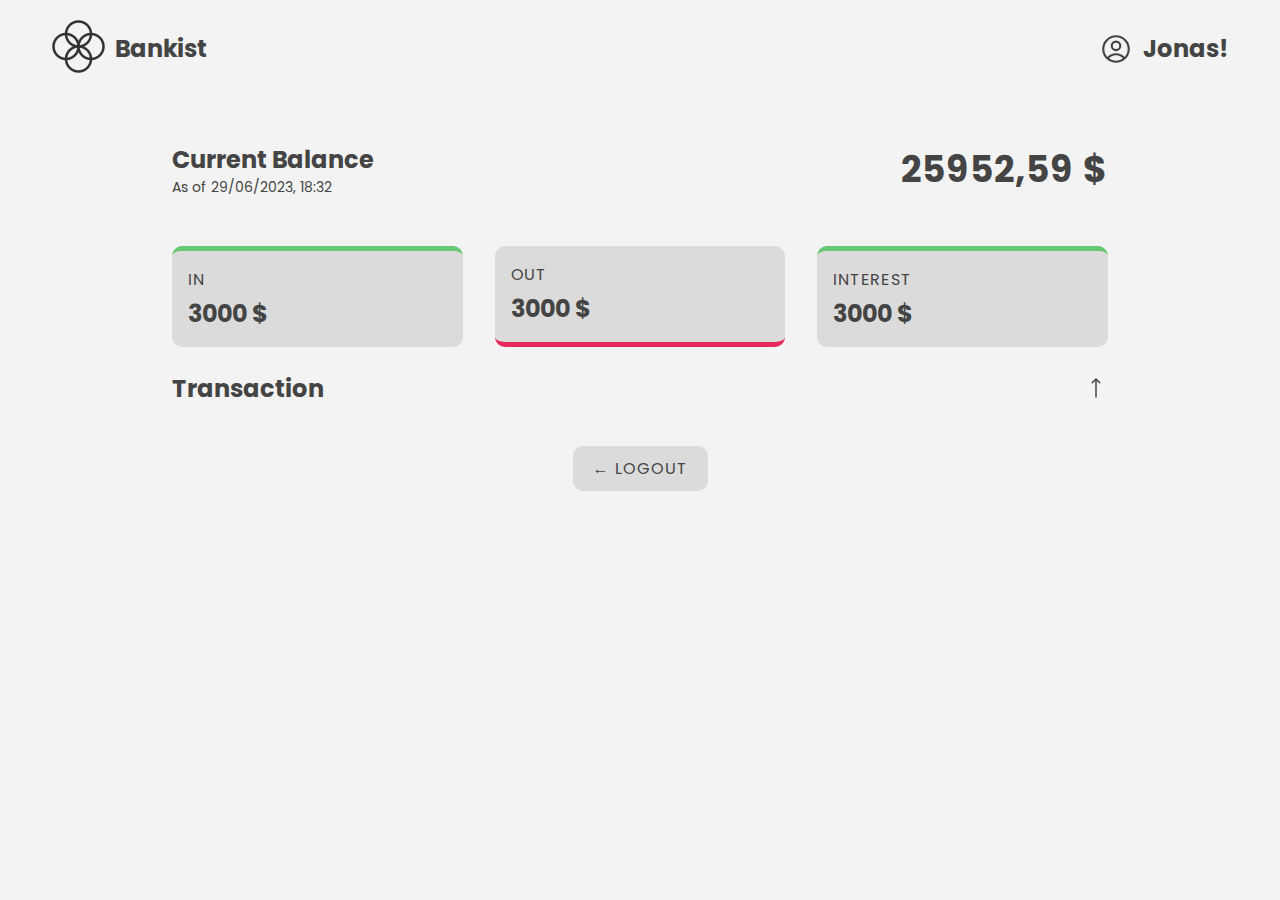
==== layout.html @ 1cf6fd81 "Summary Cards" ====
<!DOCTYPE html>
<html lang="en">
  <head>
    <meta charset="UTF-8" />
    <meta http-equiv="X-UA-Compatible" content="IE=edge" />
    <meta name="viewport" content="width=device-width, initial-scale=1.0" />
    <title>Bankist</title>
    <link rel="stylesheet" href="./general.css" />
    <link rel="stylesheet" href="./layout.css" />

    <link rel="preconnect" href="https://fonts.googleapis.com" />
    <link rel="preconnect" href="https://fonts.gstatic.com" crossorigin />
    <link
      href="https://fonts.googleapis.com/css2?family=Poppins:wght@400;600&display=swap"
      rel="stylesheet"
    />
  </head>
  <body>
    <header class="flex-space">
      <div class="flex-center gap1">
        <div><img src="./logo.png" class="logo" /></div>
        <h2 class="header-text">Bankist</h2>
      </div>
      <div class="flex-center gap1">
        <svg
          xmlns="http://www.w3.org/2000/svg"
          fill="none"
          viewBox="0 0 24 24"
          stroke-width="1.5"
          stroke="currentColor"
          class="user-icon"
        >
          <path
            stroke-linecap="round"
            stroke-linejoin="round"
            d="M17.982 18.725A7.488 7.488 0 0012 15.75a7.488 7.488 0 00-5.982 2.975m11.963 0a9 9 0 10-11.963 0m11.963 0A8.966 8.966 0 0112 21a8.966 8.966 0 01-5.982-2.275M15 9.75a3 3 0 11-6 0 3 3 0 016 0z"
          />
        </svg>
        <h2 class="header-text">Jonas!</h2>
      </div>
    </header>
    <main>
      <div class="balance-information flex-space">
        <div>
          <h2 class="secondary-heading">Current Balance</h2>
          <p class="date">As of 29/06/2023, 18:32</p>
        </div>
        <h1 class="balance-amount">25952,59&nbsp;$</h1>
      </div>
      <div class="analysis">
        <div class="card card-positive">
          <p class="card-title">IN</p>
          <h3 class="deposit-total-card card-amount">3000&nbsp;$</h3>
        </div>
        <div class="card card-negative">
          <p class="card-title">Out</p>
          <h3 class="withdraw-total-card card-amount">3000&nbsp;$</h3>
        </div>
        <div class="card card-positive">
          <p class="card-title">Interest</p>
          <h3 class="interest-total-card card-amount">3000&nbsp;$</h3>
        </div>
      </div>
      <div class="table-navigator flex-space">
        <h3 class="card-amount">Transaction</h3>
        <svg
          xmlns="http://www.w3.org/2000/svg"
          fill="none"
          viewBox="0 0 24 24"
          stroke-width="1.5"
          stroke="currentColor"
          class="sort-icon"
        >
          <path
            stroke-linecap="round"
            stroke-linejoin="round"
            d="M8.25 6.75L12 3m0 0l3.75 3.75M12 3v18"
          />
        </svg>
      </div>
      <div class="transactions"></div>
      <footer>
        <a href="/" class="logout-btn"> &larr;&nbsp;Logout</a>
      </footer>
    </main>
    <script src="./layout.js" />
  </body>
</html>
---- general.css ----
* {
  margin: 0;
  padding: 0;
  box-sizing: border-box;
}

html {
  font-size: 62.5%;
}

.flex-center {
  display: flex;
  align-items: center;
  justify-content: center;
}

.flex-space {
  display: flex;
  align-items: center;
  justify-content: space-between;
}

.gap1 {
  gap: 1rem;
}
---- layout.css ----
body {
  font-family: "Poppins", sans-serif;
  color: #444;
  background-color: #f3f3f3;
  height: 100vh;
  padding: 2rem;
}

header {
  padding: 0rem 3.2rem;
}

.header-text {
  font-size: 2.4rem;
}

.logo {
  height: 5.25rem;
}

.user-icon {
  width: 3.4rem;
  height: 3.4rem;
}

/*Main Section*/

main {
  max-width: 100rem;
  margin: 6.4rem auto;
  padding: 0 3.2rem;
}

.balance-information {
  margin-bottom: 4.8rem;
}

.secondary-heading {
  font-size: 2.4rem;
}

.date {
  font-size: 1.4rem;
  color: #444;
}

.balance-amount {
  font-size: 3.6rem;
  letter-spacing: 1px;
}
/* Analysis Section */
.analysis {
  display: grid;
  grid-template-columns: repeat(3, 1fr);
  gap: 3.2rem;
  margin-bottom: 2.4rem;
}

.card {
  padding: 1.6rem;
  border-radius: 10px;
  background-color: #dbdbdb;
}

.card-title {
  font-size: 1.6rem;
  margin-bottom: 0.4rem;
  text-transform: uppercase;
  letter-spacing: 0.75px;
}

.card-amount {
  font-size: 2.4rem;
}

.card-positive {
  border-top: 5px solid #66c873;
}
.card-negative {
  border-bottom: 5px solid #e52a5a;
}

/*Transactions*/

.table-navigator {
  margin-bottom: 2.4rem;
  text-align: center;
}

.sort-icon {
  width: 2.4rem;
  height: 2.4rem;
}
.transactions {
  background-color: #f9f9f9;
  max-height: 40rem;
  overflow-y: auto;
  display: flex;
  flex-direction: column;
  border-radius: 10px;
  margin-bottom: 1.6rem;
}

.transaction-record {
  padding: 2.5rem 4.8rem;
  border: 1px solid #eee;
  display: flex;
  align-items: center;
  gap: 1.8rem;
}

.tag {
  padding: 0.4rem 0.8rem;
  border-radius: 1rem;
  font-size: 1.2rem;
  border-radius: 100px;
  font-weight: 600;
  text-transform: uppercase;
  color: #fff;
}

.Deposit-tag {
  background-color: #66c873;
}
.Withdraw-tag {
  background-color: #e52a5a;
}

.transaction-amount {
  font-size: 1.7rem;
  margin-left: auto;
  font-weight: 600;
}

/*Footer*/

footer {
  text-align: center;
}

.logout-btn:link,
.logout-btn:visited {
  display: inline-block;
  padding: 1rem 2rem;
  background-color: #dbdbdb;
  text-transform: uppercase;
  text-decoration: none;
  font-size: 1.6rem;
  border-radius: 10px;
  letter-spacing: 1px;
  color: inherit;
  margin-bottom: 1.2rem;
}

.logout-btn:active,
.logout-btn:hover {
  background-color: #aaaaaa;
}

@media (max-width: 75em) {
  html {
    font-size: 56.25%;
  }
  .analysis {
    grid-template-columns: 1fr;
    padding: 0 4.8rem;
  }
  .card {
    text-align: center;
  }
}

@media (max-width: 59em) {
  html {
    font-size: 50%;
  }
  .balance-information {
    flex-direction: column;
  }
  .balance-information .date {
    display: none;
  }
}

/* 
SPACING SYSTEM (px)
2 / 4 / 8 / 12 / 16 / 24 / 32 / 48 / 64 / 80 / 96 / 128

FONT SIZE SYSTEM (px)
10 / 12 / 14 / 16 / 18 / 20 / 24 / 30 / 36 / 44 / 52 / 62 / 74 / 86 / 98 */
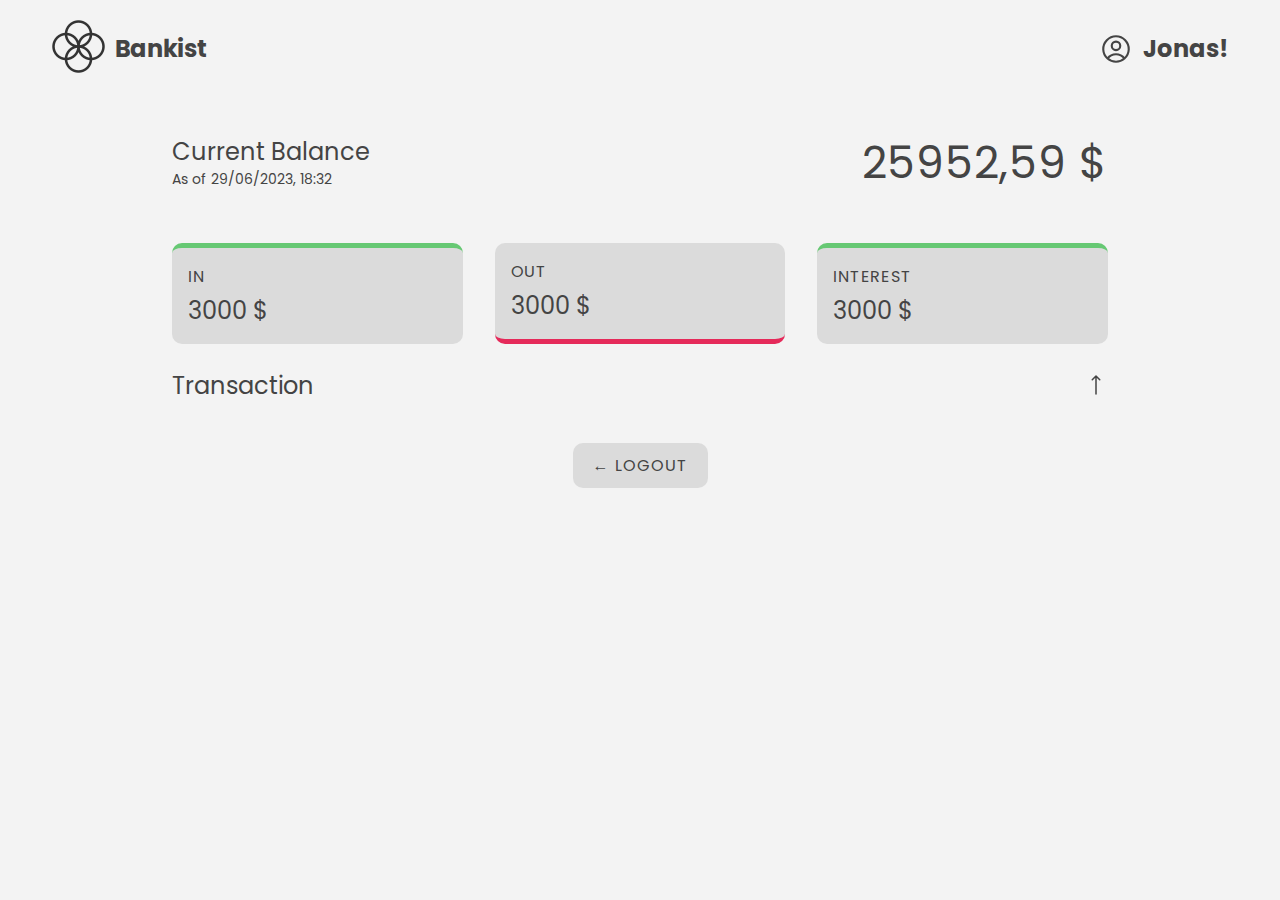
==== commit df535b3a: "Login and Initial Data" ====
--- a/layout.html
+++ b/layout.html
@@ -36,7 +36,7 @@
             d="M17.982 18.725A7.488 7.488 0 0012 15.75a7.488 7.488 0 00-5.982 2.975m11.963 0a9 9 0 10-11.963 0m11.963 0A8.966 8.966 0 0112 21a8.966 8.966 0 01-5.982-2.275M15 9.75a3 3 0 11-6 0 3 3 0 016 0z"
           />
         </svg>
-        <h2 class="header-text">Jonas!</h2>
+        <h2 class="header-text username-label">Jonas!</h2>
       </div>
     </header>
     <main>
--- a/layout.css
+++ b/layout.css
@@ -27,7 +27,7 @@
 
 main {
   max-width: 100rem;
-  margin: 6.4rem auto;
+  margin: 5.2rem auto;
   padding: 0 3.2rem;
 }
 
@@ -37,6 +37,7 @@
 
 .secondary-heading {
   font-size: 2.4rem;
+  font-weight: 400;
 }
 
 .date {
@@ -45,8 +46,9 @@
 }
 
 .balance-amount {
-  font-size: 3.6rem;
-  letter-spacing: 1px;
+  font-size: 4.4rem;
+  letter-spacing: 0.75px;
+  font-weight: 400;
 }
 /* Analysis Section */
 .analysis {
@@ -71,6 +73,7 @@
 
 .card-amount {
   font-size: 2.4rem;
+  font-weight: 400;
 }
 
 .card-positive {
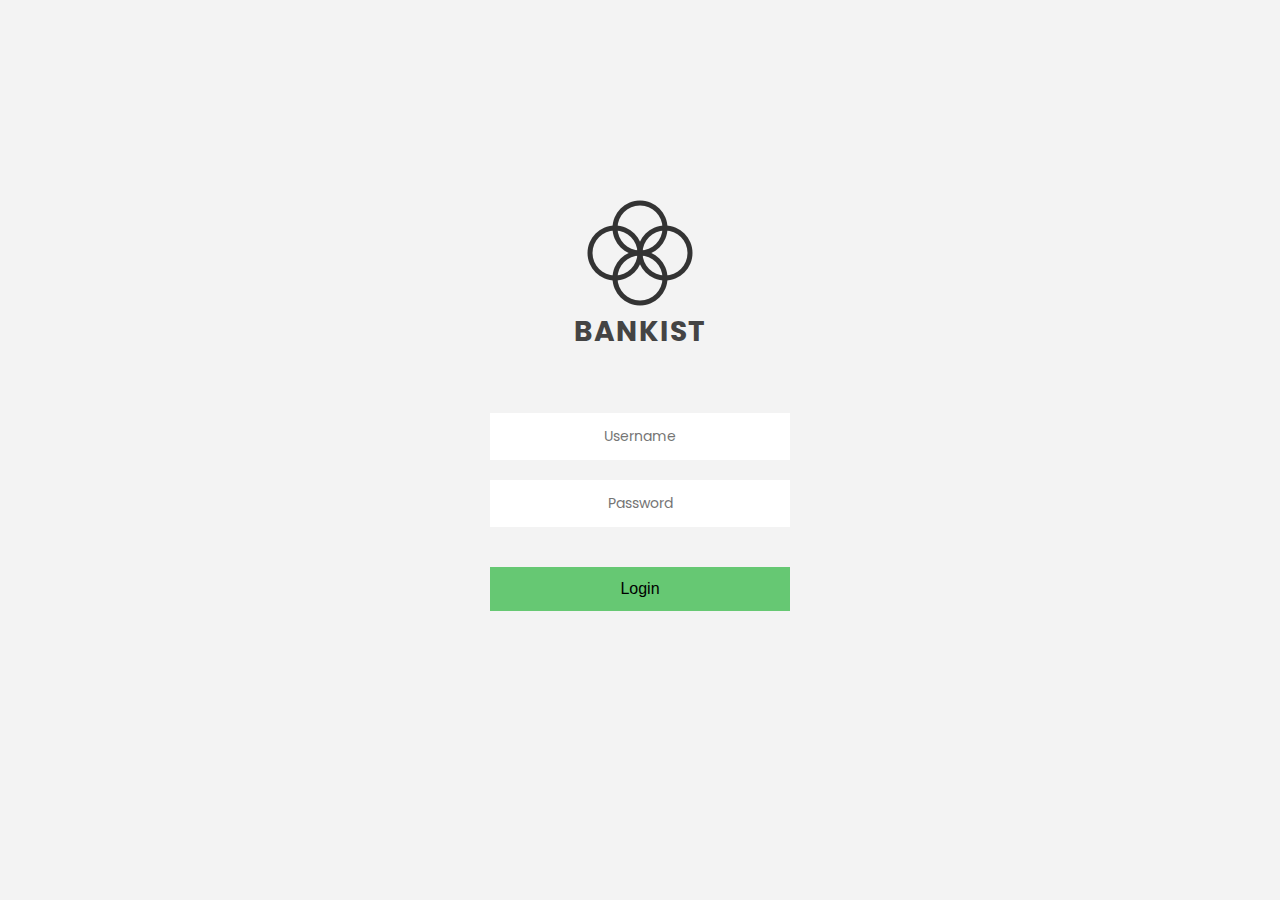
==== commit c86904b3: "Action Buttons" ====
--- a/layout.html
+++ b/layout.html
@@ -40,49 +40,180 @@
       </div>
     </header>
     <main>
-      <div class="balance-information flex-space">
-        <div>
-          <h2 class="secondary-heading">Current Balance</h2>
-          <p class="date">As of 29/06/2023, 18:32</p>
-        </div>
-        <h1 class="balance-amount">25952,59&nbsp;$</h1>
-      </div>
-      <div class="analysis">
-        <div class="card card-positive">
-          <p class="card-title">IN</p>
-          <h3 class="deposit-total-card card-amount">3000&nbsp;$</h3>
-        </div>
-        <div class="card card-negative">
-          <p class="card-title">Out</p>
-          <h3 class="withdraw-total-card card-amount">3000&nbsp;$</h3>
-        </div>
-        <div class="card card-positive">
-          <p class="card-title">Interest</p>
-          <h3 class="interest-total-card card-amount">3000&nbsp;$</h3>
-        </div>
-      </div>
-      <div class="table-navigator flex-space">
-        <h3 class="card-amount">Transaction</h3>
-        <svg
-          xmlns="http://www.w3.org/2000/svg"
-          fill="none"
-          viewBox="0 0 24 24"
-          stroke-width="1.5"
-          stroke="currentColor"
-          class="sort-icon"
-        >
-          <path
-            stroke-linecap="round"
-            stroke-linejoin="round"
-            d="M8.25 6.75L12 3m0 0l3.75 3.75M12 3v18"
-          />
-        </svg>
-      </div>
-      <div class="transactions"></div>
-      <footer>
-        <a href="/" class="logout-btn"> &larr;&nbsp;Logout</a>
-      </footer>
+      <section class="display-section">
+        <div class="balance-information flex-space">
+          <div>
+            <h2 class="secondary-heading">Current Balance</h2>
+            <p class="date">As of 29/06/2023, 18:32</p>
+          </div>
+          <h1 class="balance-amount">25952,59&nbsp;$</h1>
+        </div>
+        <div class="analysis">
+          <div class="card card-positive">
+            <p class="card-title">IN</p>
+            <h3 class="deposit-total-card card-amount">3000&nbsp;$</h3>
+          </div>
+          <div class="card card-negative">
+            <p class="card-title">Out</p>
+            <h3 class="withdraw-total-card card-amount">3000&nbsp;$</h3>
+          </div>
+          <div class="card card-positive">
+            <p class="card-title">Interest</p>
+            <h3 class="interest-total-card card-amount">3000&nbsp;$</h3>
+          </div>
+        </div>
+        <div class="table-navigator flex-space">
+          <h3 class="card-amount">Transaction</h3>
+          <svg
+            xmlns="http://www.w3.org/2000/svg"
+            fill="none"
+            viewBox="0 0 24 24"
+            stroke-width="1.5"
+            stroke="currentColor"
+            class="sort-icon"
+          >
+            <path
+              stroke-linecap="round"
+              stroke-linejoin="round"
+              d="M8.25 6.75L12 3m0 0l3.75 3.75M12 3v18"
+            />
+          </svg>
+        </div>
+        <div class="transactions"></div>
+      </section>
+      <section class="operations-container">
+        <div class="operations-data">
+          <button class="btn btn-transfer">Transfer Money</button>
+          <button class="btn btn-request">Request Loan</button>
+          <button class="btn btn-close">Close Account</button>
+        </div>
+        <div class="operations-data">
+          <div class="flex-space stat">
+            <h5 class="stats-heading">Average Withdraw</h5>
+            <h5 class="stats-data avg-withdraw">15$</h5>
+          </div>
+          <div class="flex-space stat">
+            <h5 class="stats-heading">Maximum Withdraw</h5>
+            <h5 class="stats-data max-withdraw">15$</h5>
+          </div>
+          <div class="flex-space stat">
+            <h5 class="stats-heading">Average Deposit</h5>
+            <h5 class="stats-data avg-deposit">15$</h5>
+          </div>
+        </div>
+        <div class="operations-data actions-container">
+          <div>
+            <a href="/" class="logout-btn"> &larr;&nbsp;Logout</a>
+          </div>
+        </div>
+      </section>
     </main>
-    <script src="./layout.js" />
+    <div class="overlay-container hide"></div>
+    <!-- TRANSFER DIALOG -->
+    <div class="dialog-container transfer-dialog hide">
+      <div class="flex-space dialog-btn-container">
+        <h2 class="dialog-heading">Transfer Money</h2>
+        <button class="cls-btn">
+          <svg
+            xmlns="http://www.w3.org/2000/svg"
+            fill="none"
+            viewBox="0 0 24 24"
+            stroke-width="1.5"
+            stroke="currentColor"
+            class="sort-icon"
+          >
+            <path
+              stroke-linecap="round"
+              stroke-linejoin="round"
+              d="M9.75 9.75l4.5 4.5m0-4.5l-4.5 4.5M21 12a9 9 0 11-18 0 9 9 0 0118 0z"
+            />
+          </svg>
+        </button>
+      </div>
+      <form class="login-form" action="/">
+        <input
+          type="text"
+          class="field-input username"
+          placeholder="Transfer To"
+          required
+        />
+        <input
+          type="number"
+          class="field-input extra-margin password"
+          placeholder="Amount"
+          required
+        />
+        <button class="btn">Transfer Money</button>
+      </form>
+    </div>
+    <!-- REQUEST DIALOG -->
+    <div class="dialog-container request-dialog hide">
+      <div class="flex-space dialog-btn-container">
+        <h2 class="dialog-heading">Request Loan</h2>
+        <button class="cls-btn">
+          <svg
+            xmlns="http://www.w3.org/2000/svg"
+            fill="none"
+            viewBox="0 0 24 24"
+            stroke-width="1.5"
+            stroke="currentColor"
+            class="sort-icon"
+          >
+            <path
+              stroke-linecap="round"
+              stroke-linejoin="round"
+              d="M9.75 9.75l4.5 4.5m0-4.5l-4.5 4.5M21 12a9 9 0 11-18 0 9 9 0 0118 0z"
+            />
+          </svg>
+        </button>
+      </div>
+      <form class="login-form" action="/">
+        <input
+          type="number"
+          class="field-input extra-margin password"
+          placeholder="Amount"
+          required
+        />
+        <button class="btn">Request Loan</button>
+      </form>
+    </div>
+    <!-- CLOSE DIALOG -->
+    <div class="dialog-container close-dialog hide">
+      <div class="flex-space dialog-btn-container">
+        <h2 class="dialog-heading">Close Account</h2>
+        <button class="cls-btn">
+          <svg
+            xmlns="http://www.w3.org/2000/svg"
+            fill="none"
+            viewBox="0 0 24 24"
+            stroke-width="1.5"
+            stroke="currentColor"
+            class="sort-icon"
+          >
+            <path
+              stroke-linecap="round"
+              stroke-linejoin="round"
+              d="M9.75 9.75l4.5 4.5m0-4.5l-4.5 4.5M21 12a9 9 0 11-18 0 9 9 0 0118 0z"
+            />
+          </svg>
+        </button>
+      </div>
+      <form class="login-form" action="/">
+        <input
+          type="text"
+          class="field-input username"
+          placeholder="Username"
+          required
+        />
+        <input
+          type="password"
+          class="field-input extra-margin password"
+          placeholder="Password"
+          required
+        />
+        <button class="btn">Close Account</button>
+      </form>
+    </div>
+    <script src="./layout.js"></script>
   </body>
 </html>
--- a/layout.css
+++ b/layout.css
@@ -8,6 +8,7 @@
 
 header {
   padding: 0rem 3.2rem;
+  margin-bottom: 5.2rem;
 }
 
 .header-text {
@@ -26,9 +27,12 @@
 /*Main Section*/
 
 main {
-  max-width: 100rem;
-  margin: 5.2rem auto;
+  margin: 0 auto;
   padding: 0 3.2rem;
+  display: grid;
+  grid-template-columns: 4fr 1.5fr;
+  gap: 9.6rem;
+  max-width: 140rem;
 }
 
 .balance-information {
@@ -50,6 +54,58 @@
   letter-spacing: 0.75px;
   font-weight: 400;
 }
+
+.operations-container {
+  align-self: center;
+}
+
+.operations-data {
+  display: flex;
+  flex-direction: column;
+  padding: 3.2rem 0;
+  gap: 1.6rem;
+  background-color: #f4f4f4;
+  margin-bottom: 3.2rem;
+}
+
+.actions-container {
+  align-items: center;
+}
+
+.btn {
+  width: 100%;
+  border: none;
+  font-size: 1.6rem;
+  padding: 1.3rem;
+  transition: 0.5s all ease-in;
+  background-color: #f3f3f3;
+  font-family: inherit;
+}
+
+.btn:hover {
+  cursor: pointer;
+}
+
+.stat {
+  width: 100%;
+  border: none;
+  font-size: 1.6rem;
+  padding: 1.3rem;
+  transition: 0.5s all ease-in;
+  background-color: #dbdbdb;
+}
+
+.btn-transfer {
+  background-color: #ffcb03;
+}
+.btn-close {
+  background-color: #e52a5a;
+}
+
+.btn-request {
+  background-color: #66c873;
+}
+
 /* Analysis Section */
 .analysis {
   display: grid;
@@ -136,10 +192,6 @@
 }
 
 /*Footer*/
-
-footer {
-  text-align: center;
-}
 
 .logout-btn:link,
 .logout-btn:visited {
@@ -160,10 +212,96 @@
   background-color: #aaaaaa;
 }
 
+/* Dialog */
+.overlay-container {
+  position: absolute;
+  height: 100vh;
+  width: 100%;
+  top: 0;
+  backdrop-filter: blur(3px);
+  z-index: 5;
+}
+
+.dialog-container {
+  width: 35rem;
+  padding: 2.4rem;
+  position: absolute;
+  top: 50%;
+  left: 50%;
+  transform: translate(-50%, -50%);
+  display: flex;
+  flex-direction: column;
+  gap: 3.2rem;
+  text-align: center;
+  transition: visibility 0s, opacity 0.5s linear;
+  z-index: 99999;
+}
+
+.transfer-dialog {
+  background-image: linear-gradient(to top left, #ffb003, #ffcb03);
+}
+
+.request-dialog {
+  background-image: linear-gradient(to top left, #39b385, #9be15d);
+}
+
+.close-dialog {
+  background-image: linear-gradient(to top left, #e52a5a, #ff585f);
+}
+
+.field-input {
+  width: 100%;
+  border: none;
+  padding: 1.3rem 5rem;
+  font-size: 1.4rem;
+  font-family: inherit;
+  text-align: center;
+  margin-bottom: 2rem;
+  background-color: rgba(255, 255, 255, 0.4);
+  outline: none;
+}
+
+form input:nth-child(2) {
+  margin-bottom: 4rem;
+}
+
+.cls-btn {
+  width: 3.2rem;
+  height: 3.2rem;
+  padding: 0.5rem;
+  background: none;
+  border: none;
+  border-radius: 50%;
+  cursor: pointer;
+  display: flex;
+  align-items: center;
+  justify-content: center;
+}
+
+.cls-btn:hover {
+  background-color: #e7f5ff;
+}
+
+.dialog-heading {
+  font-size: 2rem;
+}
+
 @media (max-width: 75em) {
   html {
     font-size: 56.25%;
   }
+}
+
+@media (max-width: 59em) {
+  html {
+    font-size: 50%;
+  }
+  .balance-information {
+    flex-direction: column;
+  }
+  .balance-information .date {
+    display: none;
+  }
   .analysis {
     grid-template-columns: 1fr;
     padding: 0 4.8rem;
@@ -171,18 +309,53 @@
   .card {
     text-align: center;
   }
-}
-
-@media (max-width: 59em) {
+  main {
+    grid-template-columns: 1fr;
+  }
+  .operations-container {
+    justify-self: center;
+    width: 50%;
+  }
+}
+
+@media (max-width: 40em) {
+  header {
+    flex-direction: column;
+    gap: 4.8rem;
+  }
+}
+
+@media (max-width: 25rem) {
   html {
-    font-size: 50%;
-  }
-  .balance-information {
-    flex-direction: column;
-  }
-  .balance-information .date {
-    display: none;
-  }
+    font-size: 45%;
+  }
+
+  .actions-container {
+    flex-direction: column;
+    gap: 3.2rem;
+    order: 3;
+  }
+
+  .transaction-record {
+    flex-direction: column;
+    align-items: center;
+  }
+  .transaction-amount {
+    margin-left: 0;
+  }
+  .stat {
+    flex-direction: column;
+    align-items: center;
+  }
+}
+
+input::-webkit-outer-spin-button,
+input::-webkit-inner-spin-button {
+  display: none;
+}
+
+.hide {
+  display: none;
 }
 
 /* 
